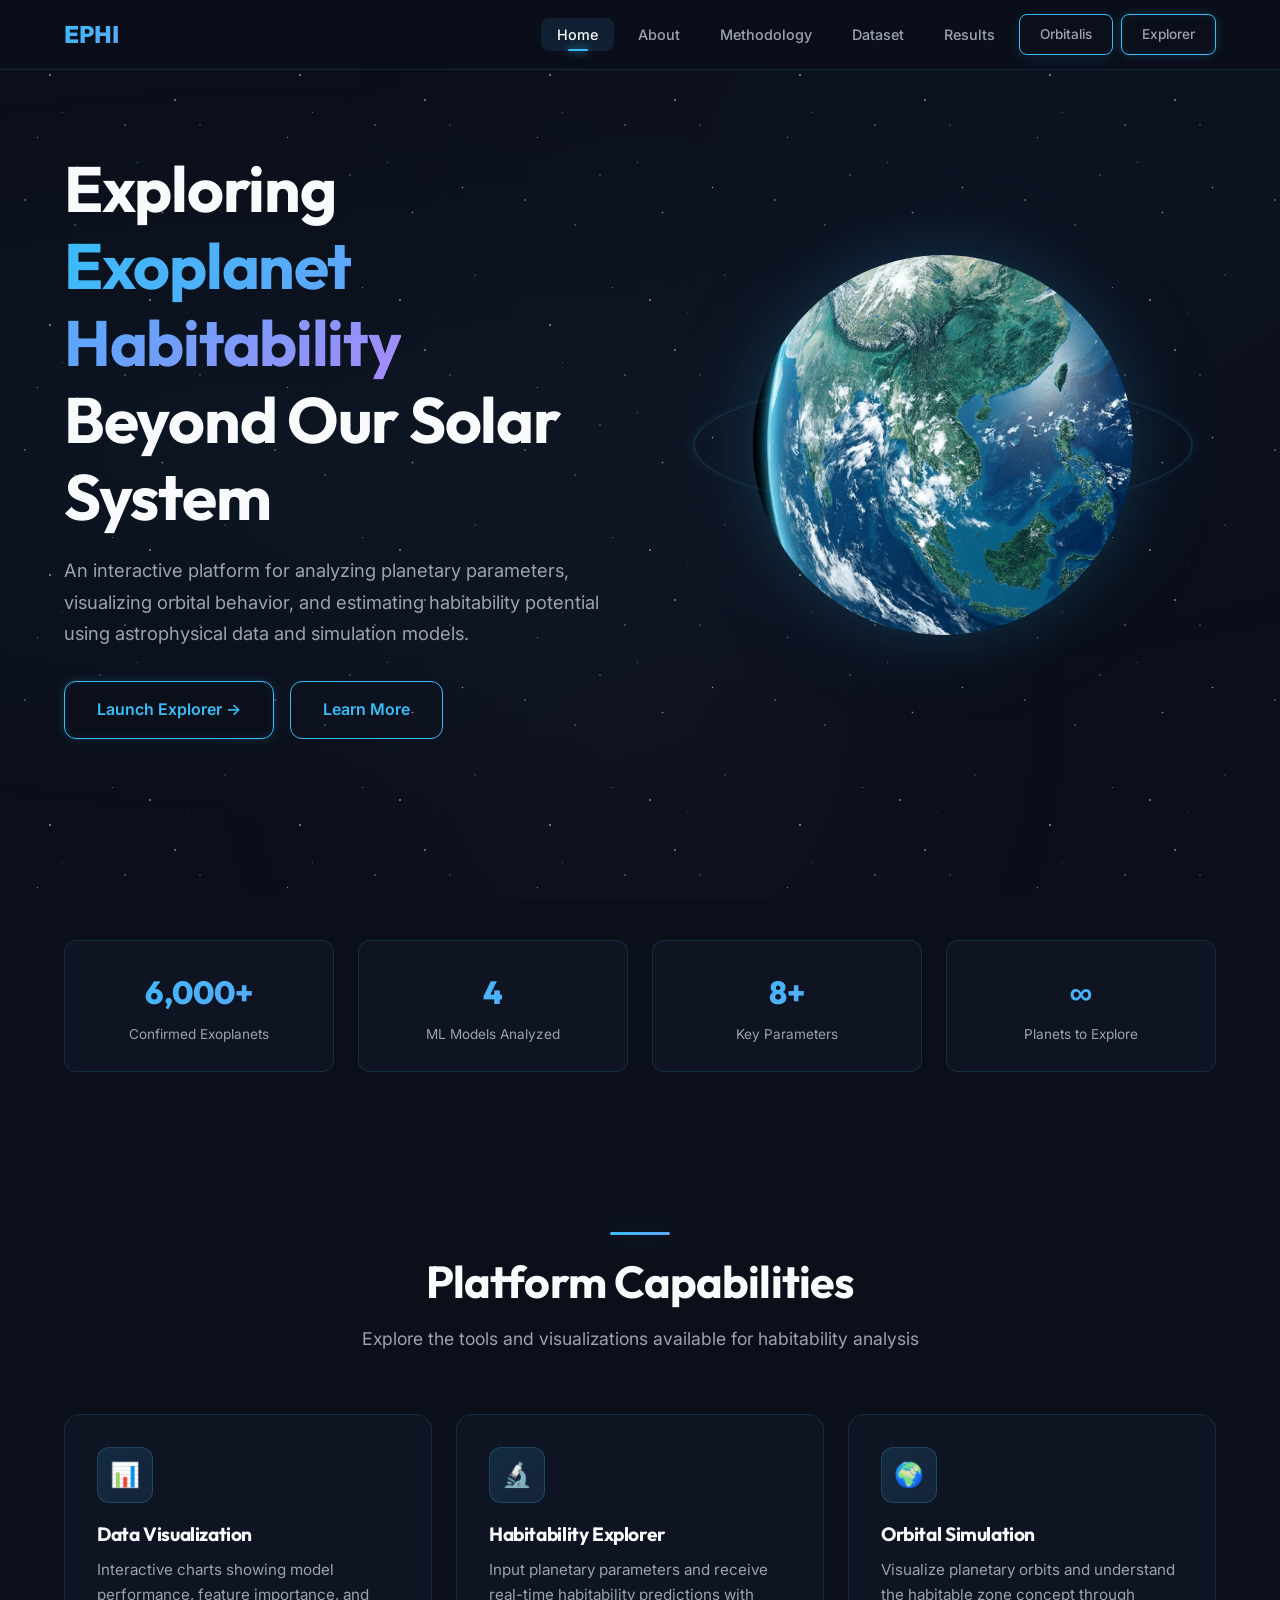
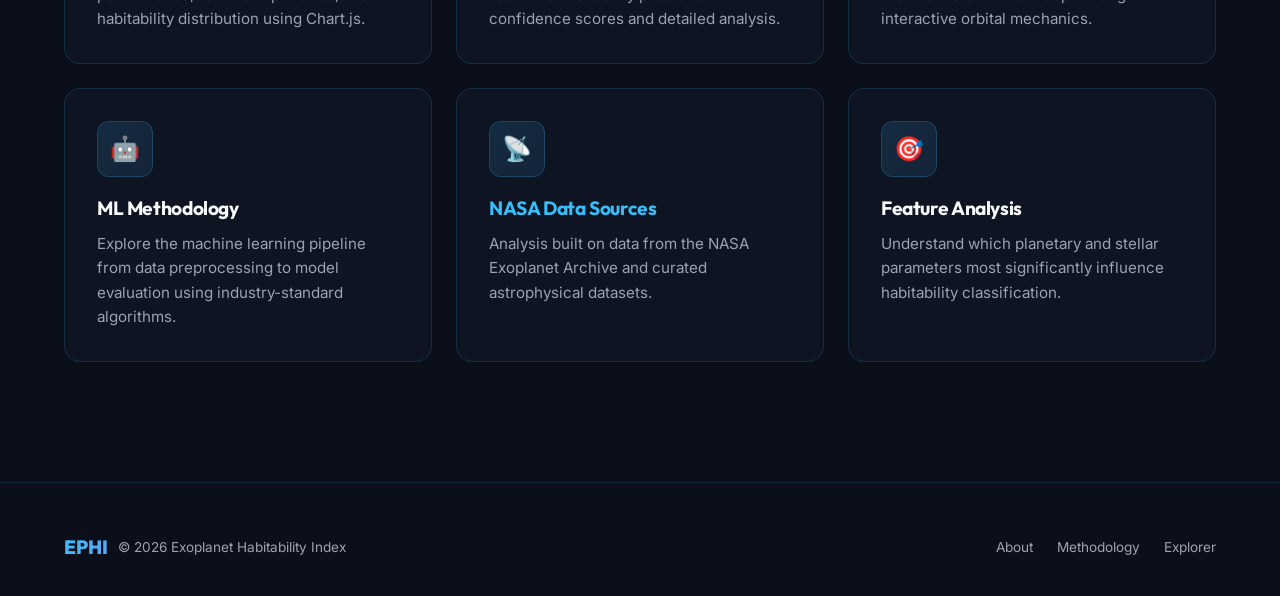
==== index.html @ 01efd170 "Initial commit of EPHI: Exoplanet Habitability Index" ====
<!DOCTYPE html>
<html lang="en">
<head>
  <meta charset="UTF-8">
  <meta name="viewport" content="width=device-width, initial-scale=1.0">
  <meta name="description" content="EPHI — Exoplanet Habitability Index. An interactive web platform for exploring exoplanet habitability using planetary and stellar parameters.">
  <title>EPHI — Exoplanet Habitability Index</title>
  <link rel="stylesheet" href="css/style.css">
</head>
<body>

  <!-- Navigation -->
  <nav class="navbar" id="navbar">
    <div class="nav-container">
      <a href="index.html" class="nav-logo">
    <!-- No logo-icon here -->
        <span>EPHI</span>
      </a>
      <ul class="nav-links" id="navLinks">
        <li><a href="index.html" class="active">Home</a></li>
        <li><a href="about.html">About</a></li>
        <li><a href="methodology.html">Methodology</a></li>
        <li><a href="dataset.html">Dataset</a></li>
        <li><a href="results.html">Results</a></li>
        <li><a href="orbitalis.html" class="btn btn-orbitalis" style="padding:8px 20px; font-size:0.85rem;">Orbitalis</a></li>
        <li><a href="explorer.html" class="btn btn-primary" style="padding:8px 20px; font-size:0.85rem;">Explorer</a></li>
      </ul>
      <button class="nav-toggle" id="navToggle" aria-label="Toggle navigation">
        <span></span><span></span><span></span>
      </button>
    </div>
  </nav>

  <!-- Hero Section -->
  <section class="hero">
    <div class="container">
      <div class="hero-content">
        <div class="hero-text">
          <!-- Removed research visualization badge -->
          <h1>Exploring <span class="gradient-text">Exoplanet Habitability</span> Beyond Our Solar System</h1>
          <p>An interactive platform for analyzing planetary parameters, visualizing orbital behavior, and estimating habitability potential using astrophysical data and simulation models.</p>
          <div class="hero-buttons">
            <a href="explorer.html" class="btn btn-primary">Launch Explorer →</a>
            <a href="about.html" class="btn btn-secondary">Learn More</a>
          </div>
        </div>
        <div class="hero-planet">
          <div class="planet-wrapper">
            <div class="planet-glow"></div>
            <div class="planet">
              <img src="images/planet.png" alt="Exoplanet visualization">
            </div>
            <div class="planet-ring"></div>
          </div>
        </div>
      </div>
    </div>
  </section>

  <!-- Stats Bar -->
  <section style="padding: 0 0 80px;">
    <div class="container">
      <div class="stats-bar reveal">
        <div class="stat-item">
          <div class="stat-number">6,000+</div>
          <div class="stat-label">Confirmed Exoplanets</div>
        </div>
        <div class="stat-item">
          <div class="stat-number">4</div>
          <div class="stat-label">ML Models Analyzed</div>
        </div>
        <div class="stat-item">
          <div class="stat-number">8+</div>
          <div class="stat-label">Key Parameters</div>
        </div>
        <div class="stat-item">
          <div class="stat-number">∞</div>
          <div class="stat-label">Planets to Explore</div>
        </div>
      </div>
    </div>
  </section>

  <!-- Features Grid -->
  <section>
    <div class="container">
      <div class="section-header reveal">
        <div class="accent-line"></div>
        <h2>Platform Capabilities</h2>
        <p>Explore the tools and visualizations available for habitability analysis</p>
      </div>
      <div class="features-grid">
        <div class="card reveal">
          <div class="card-icon">📊</div>
          <h3>Data Visualization</h3>
          <p>Interactive charts showing model performance, feature importance, and habitability distribution using Chart.js.</p>
        </div>
        <div class="card reveal">
          <div class="card-icon">🔬</div>
          <h3>Habitability Explorer</h3>
          <p>Input planetary parameters and receive real-time habitability predictions with confidence scores and detailed analysis.</p>
        </div>
        <div class="card reveal">
          <div class="card-icon">🌍</div>
          <h3>Orbital Simulation</h3>
          <p>Visualize planetary orbits and understand the habitable zone concept through interactive orbital mechanics.</p>
        </div>
        <div class="card reveal">
          <div class="card-icon">🤖</div>
          <h3>ML Methodology</h3>
          <p>Explore the machine learning pipeline from data preprocessing to model evaluation using industry-standard algorithms.</p>
        </div>
        <div class="card reveal">
          <div class="card-icon">📡</div>
          <h3><a href="https://exoplanetarchive.ipac.caltech.edu/" target="_blank">NASA Data Sources</a></h3>
          <p>Analysis built on data from the NASA Exoplanet Archive and curated astrophysical datasets.</p>
        </div>
        <div class="card reveal">
          <div class="card-icon">🎯</div>
          <h3>Feature Analysis</h3>
          <p>Understand which planetary and stellar parameters most significantly influence habitability classification.</p>
        </div>
      </div>
    </div>
  </section>

  <!-- Footer -->
  <footer class="footer">
    <div class="container">
      <div class="footer-content">
        <div class="footer-left">
          <span class="footer-logo">EPHI</span>
          <span class="footer-text">© 2026 Exoplanet Habitability Index</span>
        </div>
        <div class="footer-links">
          <a href="about.html">About</a>
          <a href="methodology.html">Methodology</a>
          <a href="explorer.html">Explorer</a>
        </div>
      </div>
    </div>
  </footer>

  <script src="js/script.js"></script>
</body>
</html>
---- css/style.css ----
/* ==========================================
   EPHI — Exoplanet Habitability Index
   Design System & Global Styles
   ========================================== */

/* ---- Google Fonts ---- */
@import url('https://fonts.googleapis.com/css2?family=Inter:wght@300;400;500;600;700;800;900&family=Outfit:wght@300;400;500;600;700;800;900&family=JetBrains+Mono:wght@400;500;700&display=swap');

/* ---- CSS Custom Properties ---- */
:root {
  /* Colors */
  --space-black: #0b0f1a;
  --deep-blue: #111827;
  --accent-cyan: #38bdf8;
  --highlight-blue: #60a5fa;
  --text-white: #f9fafb;
  --text-muted: #9ca3af;
  --card-bg: rgba(17, 24, 39, 0.7);
  --card-border: rgba(56, 189, 248, 0.15);
  --card-hover-border: rgba(56, 189, 248, 0.4);
  --glass-bg: rgba(11, 15, 26, 0.85);
  --success-green: #34d399;
  --warning-amber: #fbbf24;
  --danger-red: #f87171;
  --purple-accent: #a78bfa;

  /* Typography */
  --font-heading: 'Outfit', sans-serif;
  --font-body: 'Inter', sans-serif;
  --font-mono: 'JetBrains Mono', monospace;

  /* Spacing */
  --nav-height: 70px;
  --section-padding: 80px 0;
  --container-width: 1200px;

  /* Transitions */
  --transition-fast: 0.2s ease;
  --transition-smooth: 0.4s cubic-bezier(0.4, 0, 0.2, 1);
  --transition-slow: 0.8s cubic-bezier(0.4, 0, 0.2, 1);

  /* Shadows */
  --glow-cyan: 0 0 20px rgba(56, 189, 248, 0.3);
  --glow-blue: 0 0 30px rgba(96, 165, 250, 0.2);
  --shadow-card: 0 8px 32px rgba(0, 0, 0, 0.4);
}

/* ---- Reset ---- */
*, *::before, *::after {
  margin: 0;
  padding: 0;
  box-sizing: border-box;
}

html {
  scroll-behavior: smooth;
  font-size: 16px;
}

body {
  font-family: var(--font-body);
  background: var(--space-black);
  color: var(--text-white);
  line-height: 1.7;
  overflow-x: hidden;
  min-height: 100vh;
}

/* ---- Starfield Background ---- */
body::before {
  content: '';
  position: fixed;
  inset: 0;
  background:
    radial-gradient(1.5px 1.5px at 20% 30%, rgba(255,255,255,0.8), transparent),
    radial-gradient(1px 1px at 40% 70%, rgba(255,255,255,0.6), transparent),
    radial-gradient(1.5px 1.5px at 60% 20%, rgba(255,255,255,0.7), transparent),
    radial-gradient(1px 1px at 80% 50%, rgba(255,255,255,0.5), transparent),
    radial-gradient(1.2px 1.2px at 10% 80%, rgba(255,255,255,0.6), transparent),
    radial-gradient(1px 1px at 90% 10%, rgba(255,255,255,0.4), transparent),
    radial-gradient(1.3px 1.3px at 50% 50%, rgba(255,255,255,0.5), transparent),
    radial-gradient(1px 1px at 30% 90%, rgba(255,255,255,0.6), transparent),
    radial-gradient(1.5px 1.5px at 70% 40%, rgba(255,255,255,0.7), transparent),
    radial-gradient(1px 1px at 15% 55%, rgba(255,255,255,0.5), transparent),
    radial-gradient(1.2px 1.2px at 85% 75%, rgba(255,255,255,0.6), transparent),
    radial-gradient(1px 1px at 45% 15%, rgba(255,255,255,0.4), transparent),
    radial-gradient(1.4px 1.4px at 65% 85%, rgba(255,255,255,0.5), transparent),
    radial-gradient(1px 1px at 25% 45%, rgba(255,255,255,0.3), transparent),
    radial-gradient(1.3px 1.3px at 55% 65%, rgba(56, 189, 248, 0.4), transparent),
    radial-gradient(1px 1px at 75% 25%, rgba(96, 165, 250, 0.3), transparent);
  background-size: 250px 250px;
  animation: starDrift 120s linear infinite;
  z-index: -2;
  pointer-events: none;
}

body::after {
  content: '';
  position: fixed;
  inset: 0;
  background:
    radial-gradient(ellipse at 20% 50%, rgba(56, 189, 248, 0.04), transparent 60%),
    radial-gradient(ellipse at 80% 20%, rgba(96, 165, 250, 0.03), transparent 50%),
    radial-gradient(ellipse at 50% 80%, rgba(167, 139, 250, 0.03), transparent 50%);
  z-index: -1;
  pointer-events: none;
}

@keyframes starDrift {
  from { transform: translateY(0); }
  to { transform: translateY(-250px); }
}

/* ---- Typography ---- */
h1, h2, h3, h4, h5, h6 {
  font-family: var(--font-heading);
  font-weight: 700;
  line-height: 1.2;
  letter-spacing: -0.02em;
}

h1 { font-size: clamp(2.5rem, 5vw, 4rem); }
h2 { font-size: clamp(1.8rem, 3.5vw, 2.8rem); }
h3 { font-size: clamp(1.3rem, 2.5vw, 1.8rem); }
h4 { font-size: 1.2rem; }

p {
  color: var(--text-muted);
  max-width: 70ch;
}

a {
  color: var(--accent-cyan);
  text-decoration: none;
  transition: var(--transition-fast);
}

a:hover {
  color: var(--highlight-blue);
  text-shadow: 0 0 8px rgba(56, 189, 248, 0.5);
}

/* ---- Container ---- */
.container {
  max-width: var(--container-width);
  margin: 0 auto;
  padding: 0 24px;
}

/* ---- Navigation ---- */
.navbar {
  position: fixed;
  top: 0;
  left: 0;
  right: 0;
  height: var(--nav-height);
  background: var(--glass-bg);
  backdrop-filter: blur(20px);
  -webkit-backdrop-filter: blur(20px);
  border-bottom: 1px solid var(--card-border);
  z-index: 1000;
  display: flex;
  align-items: center;
  transition: var(--transition-smooth);
}

.navbar.scrolled {
  background: rgba(11, 15, 26, 0.95);
  box-shadow: 0 4px 30px rgba(0, 0, 0, 0.5);
}

.nav-container {
  max-width: var(--container-width);
  margin: 0 auto;
  padding: 0 24px;
  width: 100%;
  display: flex;
  align-items: center;
  justify-content: space-between;
}

.nav-logo {
  display: flex;
  align-items: center;
  gap: 10px;
  font-family: var(--font-heading);
  font-weight: 800;
  font-size: 1.5rem;
  color: var(--text-white);
  text-decoration: none;
}

.nav-logo .logo-icon {
  width: 36px;
  height: 36px;
  border-radius: 50%;
  background: linear-gradient(135deg, var(--accent-cyan), var(--purple-accent));
  display: flex;
  align-items: center;
  justify-content: center;
  font-size: 1rem;
  box-shadow: var(--glow-cyan);
}

.nav-logo span {
  background: linear-gradient(135deg, var(--accent-cyan), var(--highlight-blue));
  -webkit-background-clip: text;
  -webkit-text-fill-color: transparent;
  background-clip: text;
}

.nav-links {
  display: flex;
  align-items: center;
  gap: 8px;
  list-style: none;
}

.nav-links a {
  padding: 8px 16px;
  border-radius: 8px;
  color: var(--text-muted);
  font-weight: 500;
  font-size: 0.9rem;
  transition: var(--transition-fast);
  position: relative;
}

.nav-links a:hover,
.nav-links a.active {
  color: var(--text-white);
  background: rgba(56, 189, 248, 0.1);
  text-shadow: none;
}

.nav-links a.active::after {
  content: '';
  position: absolute;
  bottom: 0;
  left: 50%;
  transform: translateX(-50%);
  width: 20px;
  height: 2px;
  background: var(--accent-cyan);
  border-radius: 1px;
  box-shadow: 0 0 8px var(--accent-cyan);
}

/* Mobile Menu Toggle */
.nav-toggle {
  display: none;
  flex-direction: column;
  gap: 5px;
  cursor: pointer;
  padding: 5px;
  background: none;
  border: none;
}

.nav-toggle span {
  width: 25px;
  height: 2px;
  background: var(--text-white);
  border-radius: 2px;
  transition: var(--transition-fast);
}

/* ---- Sections ---- */
section {
  padding: var(--section-padding);
}

.section-header {
  text-align: center;
  margin-bottom: 60px;
}

.section-header h2 {
  margin-bottom: 16px;
}

.section-header .accent-line {
  width: 60px;
  height: 3px;
  background: linear-gradient(90deg, var(--accent-cyan), var(--highlight-blue));
  border-radius: 2px;
  margin: 0 auto 20px;
  box-shadow: var(--glow-cyan);
}

.section-header p {
  margin: 0 auto;
  font-size: 1.1rem;
}

/* ---- Cards ---- */
.card {
  background: var(--card-bg);
  border: 1px solid var(--card-border);
  border-radius: 16px;
  padding: 32px;
  backdrop-filter: blur(10px);
  -webkit-backdrop-filter: blur(10px);
  transition: var(--transition-smooth);
  position: relative;
  overflow: hidden;
}

.card::before {
  content: '';
  position: absolute;
  top: 0;
  left: 0;
  right: 0;
  height: 1px;
  background: linear-gradient(90deg, transparent, var(--accent-cyan), transparent);
  opacity: 0;
  transition: var(--transition-smooth);
}

.card:hover {
  border-color: var(--card-hover-border);
  transform: translateY(-4px);
  box-shadow: var(--shadow-card), var(--glow-blue);
}

.card:hover::before {
  opacity: 1;
}

.card-icon {
  width: 56px;
  height: 56px;
  border-radius: 12px;
  background: linear-gradient(135deg, rgba(56, 189, 248, 0.15), rgba(96, 165, 250, 0.1));
  display: flex;
  align-items: center;
  justify-content: center;
  font-size: 1.5rem;
  margin-bottom: 20px;
  border: 1px solid rgba(56, 189, 248, 0.2);
}

.card h3 {
  margin-bottom: 12px;
  font-size: 1.2rem;
}

.card p {
  font-size: 0.95rem;
  line-height: 1.6;
}

/* ---- Grid Layouts ---- */
.grid-2 {
  display: grid;
  grid-template-columns: repeat(2, 1fr);
  gap: 24px;
}

.grid-3 {
  display: grid;
  grid-template-columns: repeat(3, 1fr);
  gap: 24px;
}

.grid-4 {
  display: grid;
  grid-template-columns: repeat(4, 1fr);
  gap: 24px;
}

/* ---- Buttons ---- */
.btn {
  display: inline-flex;
  align-items: center;
  gap: 8px;
  padding: 14px 32px;
  border-radius: 12px;
  font-family: var(--font-body);
  font-weight: 600;
  font-size: 1rem;
  cursor: pointer;
  border: none;
  transition: var(--transition-smooth);
  text-decoration: none;
}

.btn-primary {
  background: var(--space-black);
  color: var(--accent-cyan);
  border: 1px solid var(--accent-cyan);
  box-shadow: 0 0 10px rgba(56, 189, 248, 0.2), inset 0 0 10px rgba(56, 189, 248, 0.1);
}

.btn-primary:hover {
  transform: translateY(-2px);
  box-shadow: 0 0 20px rgba(56, 189, 248, 0.4), inset 0 0 15px rgba(56, 189, 248, 0.2);
  color: var(--highlight-blue);
  background: var(--space-black);
  border-color: var(--highlight-blue);
  text-shadow: 0 0 8px rgba(56, 189, 248, 0.5);
}

.btn-orbitalis {
  background: var(--space-black);
  color: var(--accent-cyan);
  border: 1px solid var(--accent-cyan);
  box-shadow: 0 4px 15px rgba(56, 189, 248, 0.1);
}

.btn-orbitalis:hover {
  transform: translateY(-2px);
  box-shadow: 0 8px 25px rgba(56, 189, 248, 0.3);
  color: var(--highlight-blue);
  border-color: var(--highlight-blue);
}

.btn-secondary {
  background: transparent;
  color: var(--accent-cyan);
  border: 1px solid var(--accent-cyan);
}

.btn-secondary:hover {
  background: rgba(56, 189, 248, 0.1);
  transform: translateY(-2px);
  color: var(--accent-cyan);
  text-shadow: none;
}

/* ---- Tags / Badges ---- */
.badge {
  display: inline-flex;
  align-items: center;
  gap: 6px;
  padding: 4px 12px;
  border-radius: 20px;
  font-size: 0.8rem;
  font-weight: 600;
  letter-spacing: 0.03em;
}

.badge-cyan {
  background: rgba(56, 189, 248, 0.15);
  color: var(--accent-cyan);
  border: 1px solid rgba(56, 189, 248, 0.3);
}

.badge-green {
  background: rgba(52, 211, 153, 0.15);
  color: var(--success-green);
  border: 1px solid rgba(52, 211, 153, 0.3);
}

.badge-amber {
  background: rgba(251, 191, 36, 0.15);
  color: var(--warning-amber);
  border: 1px solid rgba(251, 191, 36, 0.3);
}

.badge-red {
  background: rgba(248, 113, 113, 0.15);
  color: var(--danger-red);
  border: 1px solid rgba(248, 113, 113, 0.3);
}

.badge-purple {
  background: rgba(167, 139, 250, 0.15);
  color: var(--purple-accent);
  border: 1px solid rgba(167, 139, 250, 0.3);
}

/* ---- Hero Section ---- */
.hero {
  min-height: 100vh;
  display: flex;
  align-items: center;
  padding-top: var(--nav-height);
  position: relative;
}

.hero-content {
  display: grid;
  grid-template-columns: 1fr 1fr;
  gap: 60px;
  align-items: center;
}

.hero-text {
  z-index: 1;
}

.hero-text .badge {
  margin-bottom: 20px;
}

.hero-text h1 {
  margin-bottom: 20px;
}

.hero-text h1 .gradient-text {
  background: linear-gradient(135deg, var(--accent-cyan), var(--highlight-blue), var(--purple-accent));
  -webkit-background-clip: text;
  -webkit-text-fill-color: transparent;
  background-clip: text;
}

.hero-text p {
  font-size: 1.15rem;
  margin-bottom: 32px;
}

.hero-buttons {
  display: flex;
  gap: 16px;
  flex-wrap: wrap;
}

/* ---- Rotating Planet ---- */
.hero-planet {
  display: flex;
  align-items: center;
  justify-content: center;
  position: relative;
}

.planet-wrapper {
  position: relative;
  width: 380px;
  height: 380px;
}

.planet {
  width: 100%;
  height: 100%;
  border-radius: 50%;
  overflow: hidden;
  position: relative;
  box-shadow:
    inset -30px -30px 60px rgba(0, 0, 0, 0.6),
    0 0 60px rgba(56, 189, 248, 0.15),
    0 0 120px rgba(56, 189, 248, 0.08);
  animation: planetFloat 6s ease-in-out infinite;
}

.planet img {
  width: 200%;
  height: 100%;
  object-fit: cover;
  animation: planetRotate 30s linear infinite;
}

.planet-glow {
  position: absolute;
  inset: -20px;
  border-radius: 50%;
  background: radial-gradient(circle, rgba(56, 189, 248, 0.1), transparent 70%);
  animation: pulseGlow 4s ease-in-out infinite;
}

.planet-ring {
  position: absolute;
  top: 50%;
  left: 50%;
  transform: translate(-50%, -50%) rotateX(75deg);
  width: 500px;
  height: 500px;
  border-radius: 50%;
  border: 2px solid rgba(56, 189, 248, 0.15);
  box-shadow: 0 0 15px rgba(56, 189, 248, 0.1);
  animation: ringRotate 20s linear infinite;
}

@keyframes planetRotate {
  from { transform: translateX(0); }
  to { transform: translateX(-50%); }
}

@keyframes planetFloat {
  0%, 100% { transform: translateY(0); }
  50% { transform: translateY(-15px); }
}

@keyframes pulseGlow {
  0%, 100% { opacity: 0.5; transform: scale(1); }
  50% { opacity: 1; transform: scale(1.05); }
}

@keyframes ringRotate {
  from { transform: translate(-50%, -50%) rotateX(75deg) rotateZ(0deg); }
  to { transform: translate(-50%, -50%) rotateX(75deg) rotateZ(360deg); }
}

/* ---- Stats Bar ---- */
.stats-bar {
  display: grid;
  grid-template-columns: repeat(4, 1fr);
  gap: 24px;
  margin-top: 40px;
}

.stat-item {
  text-align: center;
  padding: 24px;
  background: var(--card-bg);
  border: 1px solid var(--card-border);
  border-radius: 12px;
  backdrop-filter: blur(10px);
}

.stat-number {
  font-family: var(--font-heading);
  font-size: 2rem;
  font-weight: 800;
  background: linear-gradient(135deg, var(--accent-cyan), var(--highlight-blue));
  -webkit-background-clip: text;
  -webkit-text-fill-color: transparent;
  background-clip: text;
}

.stat-label {
  color: var(--text-muted);
  font-size: 0.85rem;
  margin-top: 4px;
}

/* ---- Feature Highlights ---- */
.features-grid {
  display: grid;
  grid-template-columns: repeat(3, 1fr);
  gap: 24px;
  margin-top: 60px;
}

/* ---- Page Header (inner pages) ---- */
.page-header {
  padding: calc(var(--nav-height) + 60px) 0 60px;
  text-align: center;
  position: relative;
  overflow: hidden;
}

.page-header::before {
  content: '';
  position: absolute;
  top: 0;
  left: 0;
  right: 0;
  bottom: 0;
  background: radial-gradient(ellipse at center top, rgba(56, 189, 248, 0.08), transparent 60%);
  pointer-events: none;
}

.page-header h1 {
  margin-bottom: 16px;
}

.page-header p {
  margin: 0 auto;
  font-size: 1.15rem;
}

/* ---- Content Sections ---- */
.content-block {
  margin-bottom: 60px;
}

.content-block h2 {
  margin-bottom: 24px;
}

.content-block h3 {
  margin-bottom: 16px;
  color: var(--accent-cyan);
}

.content-block p {
  margin-bottom: 16px;
}

.content-block ul {
  list-style: none;
  padding: 0;
}

.content-block ul li {
  padding: 8px 0 8px 28px;
  position: relative;
  color: var(--text-muted);
}

.content-block ul li::before {
  content: '→';
  position: absolute;
  left: 0;
  color: var(--accent-cyan);
  font-weight: 700;
}

/* ---- Charts Section (Results) ---- */
.chart-container {
  background: var(--card-bg);
  border: 1px solid var(--card-border);
  border-radius: 16px;
  padding: 32px;
  backdrop-filter: blur(10px);
  margin-bottom: 32px;
}

.chart-container h3 {
  margin-bottom: 24px;
  font-size: 1.1rem;
  color: var(--text-white);
}

.chart-container canvas {
  max-height: 400px;
}

/* ---- Explorer Form ---- */
.explorer-form {
  background: var(--card-bg);
  border: 1px solid var(--card-border);
  border-radius: 20px;
  padding: 40px;
  backdrop-filter: blur(10px);
}

.form-grid {
  display: grid;
  grid-template-columns: repeat(2, 1fr);
  gap: 24px;
  margin-bottom: 32px;
}

.form-group {
  display: flex;
  flex-direction: column;
  gap: 8px;
}

.form-group label {
  font-weight: 600;
  font-size: 0.9rem;
  color: var(--text-white);
  display: flex;
  align-items: center;
  gap: 8px;
}

.form-group label .label-icon {
  font-size: 1.1rem;
}

.form-group input {
  padding: 14px 18px;
  border-radius: 10px;
  border: 1px solid var(--card-border);
  background: rgba(11, 15, 26, 0.6);
  color: var(--text-white);
  font-family: var(--font-mono);
  font-size: 1rem;
  transition: var(--transition-fast);
  outline: none;
}

.form-group input:focus {
  border-color: var(--accent-cyan);
  box-shadow: 0 0 0 3px rgba(56, 189, 248, 0.15);
}

.form-group input::placeholder {
  color: var(--text-muted);
  opacity: 0.6;
}

.form-group .input-hint {
  font-size: 0.8rem;
  color: var(--text-muted);
  opacity: 0.7;
}

/* ---- Results Panel ---- */
.result-panel {
  background: var(--card-bg);
  border: 1px solid var(--card-border);
  border-radius: 20px;
  padding: 40px;
  backdrop-filter: blur(10px);
  text-align: center;
  display: none;
}

.result-panel.visible {
  display: block;
  animation: fadeSlideUp 0.5s ease-out;
}

.result-score {
  font-family: var(--font-heading);
  font-size: 4rem;
  font-weight: 900;
  margin: 20px 0 10px;
}

.result-score.habitable {
  background: linear-gradient(135deg, var(--success-green), #6ee7b7);
  -webkit-background-clip: text;
  -webkit-text-fill-color: transparent;
  background-clip: text;
}

.result-score.potentially {
  background: linear-gradient(135deg, var(--warning-amber), #fde68a);
  -webkit-background-clip: text;
  -webkit-text-fill-color: transparent;
  background-clip: text;
}

.result-score.non-habitable {
  background: linear-gradient(135deg, var(--danger-red), #fca5a5);
  -webkit-background-clip: text;
  -webkit-text-fill-color: transparent;
  background-clip: text;
}

.result-classification {
  font-family: var(--font-heading);
  font-size: 1.5rem;
  font-weight: 700;
  margin-bottom: 8px;
}

.result-confidence {
  color: var(--text-muted);
  font-size: 0.95rem;
}

.result-details {
  margin-top: 30px;
  padding-top: 24px;
  border-top: 1px solid var(--card-border);
  display: grid;
  grid-template-columns: repeat(2, 1fr);
  gap: 16px;
  text-align: left;
}

.result-detail-item {
  padding: 16px;
  background: rgba(11, 15, 26, 0.5);
  border-radius: 10px;
  border: 1px solid rgba(56, 189, 248, 0.1);
}

.result-detail-item .detail-label {
  font-size: 0.8rem;
  color: var(--text-muted);
  margin-bottom: 4px;
}

.result-detail-item .detail-value {
  font-family: var(--font-mono);
  font-weight: 600;
  color: var(--accent-cyan);
}

/* ---- Disclaimer ---- */
.disclaimer {
  margin-top: 32px;
  padding: 20px;
  background: rgba(251, 191, 36, 0.08);
  border: 1px solid rgba(251, 191, 36, 0.2);
  border-radius: 12px;
  font-size: 0.9rem;
  color: var(--warning-amber);
  display: flex;
  align-items: flex-start;
  gap: 12px;
}

.disclaimer-icon {
  font-size: 1.3rem;
  flex-shrink: 0;
}

/* ---- Table ---- */
.data-table {
  width: 100%;
  border-collapse: collapse;
  margin: 24px 0;
}

.data-table th,
.data-table td {
  padding: 14px 18px;
  text-align: left;
  border-bottom: 1px solid var(--card-border);
}

.data-table th {
  font-weight: 600;
  color: var(--accent-cyan);
  font-size: 0.85rem;
  text-transform: uppercase;
  letter-spacing: 0.05em;
}

.data-table td {
  color: var(--text-muted);
  font-size: 0.95rem;
}

.data-table tr:hover td {
  color: var(--text-white);
  background: rgba(56, 189, 248, 0.03);
}

/* ---- ML Pipeline Visual (Circular Form) ---- */
.pipeline-container {
  position: relative;
  width: 480px;
  height: 480px;
  margin: 80px auto;
  display: flex;
  justify-content: center;
  align-items: center;
}

.pipeline-circle {
  position: absolute;
  width: 100%;
  height: 100%;
  border-radius: 50%;
  border: 2px dashed rgba(56, 189, 248, 0.4);
  animation: spinSlow 30s linear infinite;
  box-shadow: 0 0 30px rgba(56, 189, 248, 0.1), inset 0 0 30px rgba(56, 189, 248, 0.1);
}

@keyframes spinSlow {
  0% { transform: rotate(0deg); }
  100% { transform: rotate(360deg); }
}

.pipeline-step {
  position: absolute;
  z-index: 5;
  padding: 16px 20px;
  background: linear-gradient(180deg, rgba(17, 24, 39, 0.95), rgba(11, 15, 26, 0.98));
  border: 1px solid rgba(56, 189, 248, 0.3);
  border-radius: 8px;
  font-family: var(--font-mono);
  font-weight: 500;
  font-size: 0.9rem;
  color: var(--text-white);
  text-align: center;
  min-width: 150px;
  backdrop-filter: blur(12px);
  box-shadow: 0 8px 20px rgba(0, 0, 0, 0.5), inset 0 1px 5px rgba(56, 189, 248, 0.2);
  
  /* Circular Layout transform math */
  transform-origin: center center;
  transform: rotate(var(--rot)) translate(240px) rotate(calc(-1 * var(--rot)));
  transition: all 0.3s cubic-bezier(0.175, 0.885, 0.32, 1.275);
}

.pipeline-step:hover {
  border-color: var(--highlight-blue);
  color: var(--accent-cyan);
  box-shadow: 0 10px 30px rgba(56, 189, 248, 0.4), inset 0 2px 10px rgba(56, 189, 248, 0.3);
  transform: rotate(var(--rot)) translate(240px) rotate(calc(-1 * var(--rot))) scale(1.1);
  z-index: 10;
}

/* Angles for 6 steps = 360/6 = 60d intervals Starting from top */
.step-1 { --rot: -90deg; }
.step-2 { --rot: -30deg; }
.step-3 { --rot: 30deg; }
.step-4 { --rot: 90deg; }
.step-5 { --rot: 150deg; }
.step-6 { --rot: 210deg; }

/* ---- Footer ---- */
.footer {
  padding: 48px 0 32px;
  border-top: 1px solid var(--card-border);
  margin-top: 40px;
}

.footer-content {
  display: flex;
  justify-content: space-between;
  align-items: center;
  flex-wrap: wrap;
  gap: 20px;
}

.footer-left {
  display: flex;
  align-items: center;
  gap: 10px;
}

.footer-logo {
  font-family: var(--font-heading);
  font-weight: 800;
  font-size: 1.2rem;
  background: linear-gradient(135deg, var(--accent-cyan), var(--highlight-blue));
  -webkit-background-clip: text;
  -webkit-text-fill-color: transparent;
  background-clip: text;
}

.footer-text {
  color: var(--text-muted);
  font-size: 0.85rem;
}

.footer-links {
  display: flex;
  gap: 24px;
}

.footer-links a {
  color: var(--text-muted);
  font-size: 0.85rem;
}

.footer-links a:hover {
  color: var(--accent-cyan);
}

/* ---- Animations ---- */
@keyframes fadeSlideUp {
  from {
    opacity: 0;
    transform: translateY(20px);
  }
  to {
    opacity: 1;
    transform: translateY(0);
  }
}

.reveal {
  opacity: 0;
  transform: translateY(30px);
  transition: opacity 0.6s ease-out, transform 0.6s ease-out;
}

.reveal.visible {
  opacity: 1;
  transform: translateY(0);
}

/* ---- Responsive ---- */
@media (max-width: 1024px) {
  .grid-3 { grid-template-columns: repeat(2, 1fr); }
  .grid-4 { grid-template-columns: repeat(2, 1fr); }
  .hero-content { grid-template-columns: 1fr; text-align: center; }
  .hero-text p { margin-left: auto; margin-right: auto; }
  .hero-buttons { justify-content: center; }
  .hero-planet { order: -1; }
  .planet-wrapper { width: 280px; height: 280px; }
  .planet-ring { width: 380px; height: 380px; }
  .stats-bar { grid-template-columns: repeat(2, 1fr); }
  .features-grid { grid-template-columns: repeat(2, 1fr); }
}

@media (max-width: 768px) {
  .nav-links { 
    display: none;
    position: fixed;
    top: var(--nav-height);
    left: 0;
    right: 0;
    background: var(--glass-bg);
    backdrop-filter: blur(20px);
    flex-direction: column;
    padding: 20px;
    border-bottom: 1px solid var(--card-border);
  }
  .nav-links.open { display: flex; }
  .nav-toggle { display: flex; }

  .grid-2, .grid-3, .grid-4 { grid-template-columns: 1fr; }
  .form-grid { grid-template-columns: 1fr; }
  .result-details { grid-template-columns: 1fr; }
  .stats-bar { grid-template-columns: 1fr; }
  .features-grid { grid-template-columns: 1fr; }
  
  .pipeline-container {
    width: 320px;
    height: 320px;
    margin: 60px auto;
  }
  .pipeline-step {
    padding: 10px 14px;
    min-width: 120px;
    font-size: 0.8rem;
    transform: rotate(var(--rot)) translate(160px) rotate(calc(-1 * var(--rot)));
  }
  .pipeline-step:hover {
    transform: rotate(var(--rot)) translate(160px) rotate(calc(-1 * var(--rot))) scale(1.1);
  }
  .pipeline-center-logo {
     font-size: 1.2rem;
     padding: 16px;
  }

  .footer-content { flex-direction: column; text-align: center; }
  .footer-links { justify-content: center; }

  section { padding: 60px 0; }
  .page-header { padding: calc(var(--nav-height) + 40px) 0 40px; }
}

@media (max-width: 480px) {
  .planet-wrapper { width: 220px; height: 220px; }
  .planet-ring { width: 300px; height: 300px; }
  .hero-buttons { flex-direction: column; align-items: center; }
  
  .pipeline-container {
    width: 240px;
    height: 240px;
    margin: 40px auto;
  }
  .pipeline-step {
    padding: 8px 10px;
    min-width: 100px;
    font-size: 0.7rem;
    transform: rotate(var(--rot)) translate(120px) rotate(calc(-1 * var(--rot)));
  }
  .pipeline-step:hover {
    transform: rotate(var(--rot)) translate(120px) rotate(calc(-1 * var(--rot))) scale(1.1);
  }
  .pipeline-center-logo {
     font-size: 1rem;
     padding: 12px;
  }
}
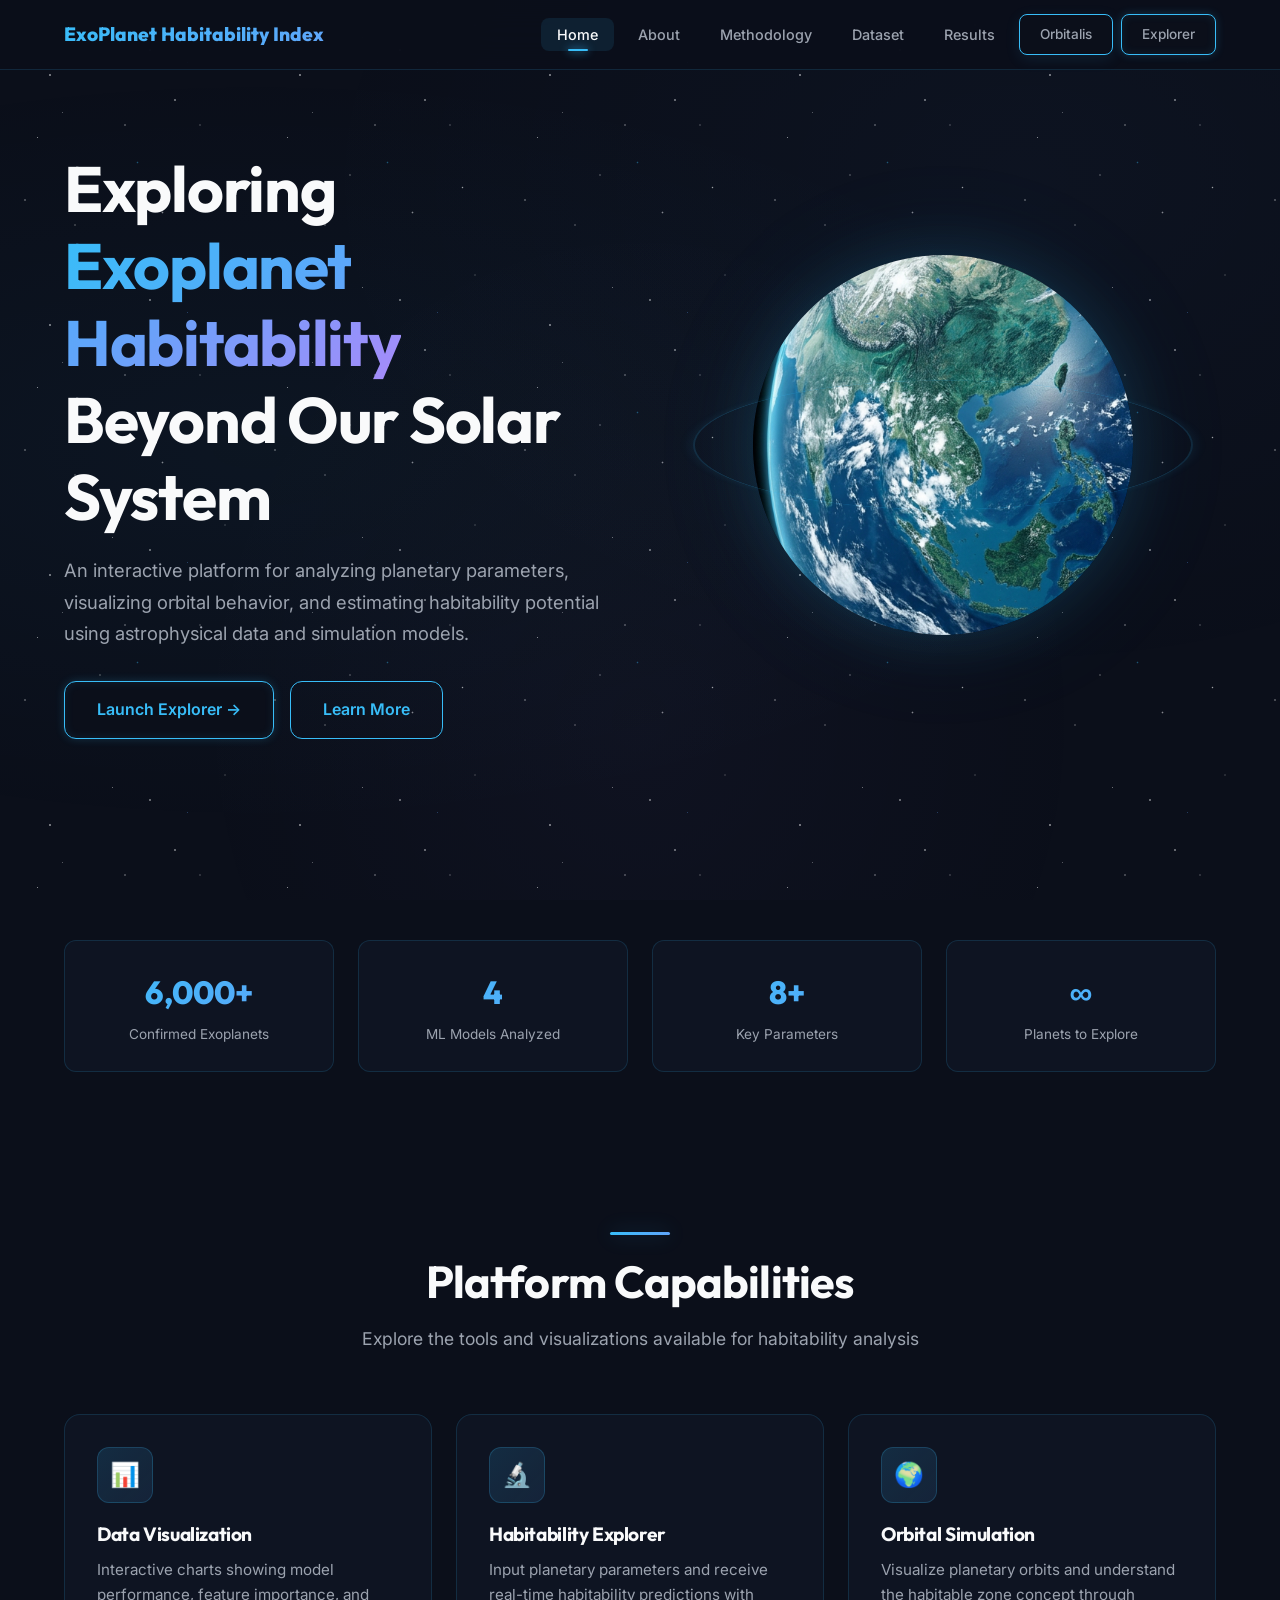
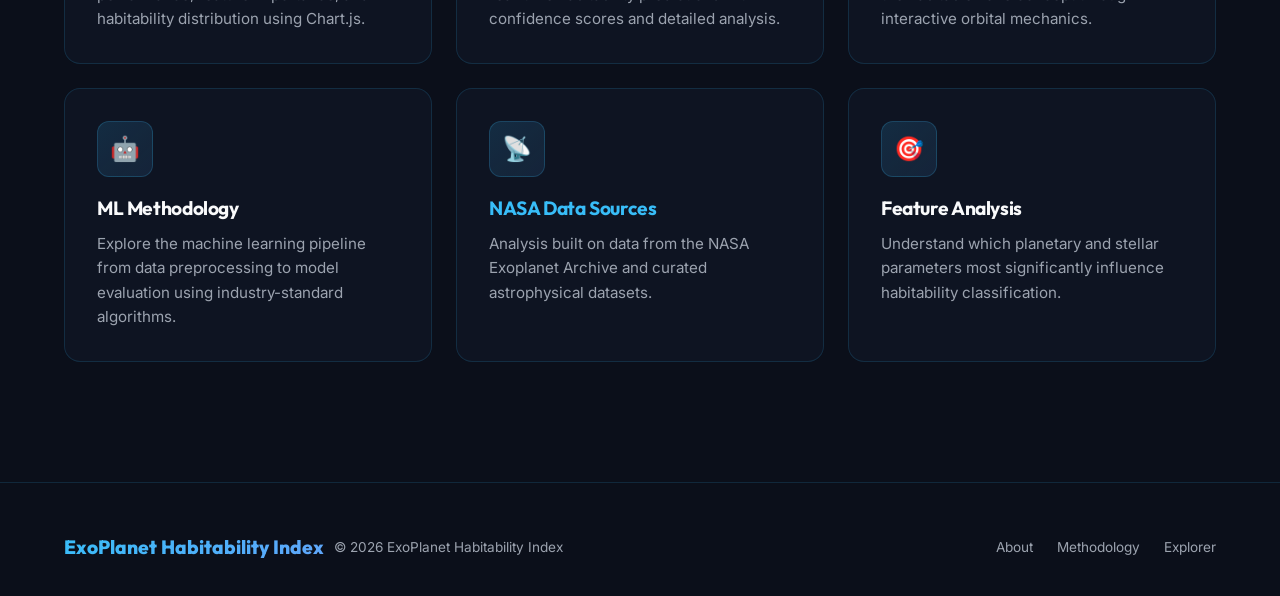
==== commit 281b7dbf: "Rebranded to ExoPlanet Habitability Index and removed specialized badges" ====
--- a/index.html
+++ b/index.html
@@ -3,8 +3,8 @@
 <head>
   <meta charset="UTF-8">
   <meta name="viewport" content="width=device-width, initial-scale=1.0">
-  <meta name="description" content="EPHI — Exoplanet Habitability Index. An interactive web platform for exploring exoplanet habitability using planetary and stellar parameters.">
-  <title>EPHI — Exoplanet Habitability Index</title>
+  <meta name="description" content="ExoPlanet Habitability Index. An interactive web platform for exploring exoplanet habitability using planetary and stellar parameters.">
+  <title>ExoPlanet Habitability Index</title>
   <link rel="stylesheet" href="css/style.css">
 </head>
 <body>
@@ -14,7 +14,7 @@
     <div class="nav-container">
       <a href="index.html" class="nav-logo">
     <!-- No logo-icon here -->
-        <span>EPHI</span>
+        <span>ExoPlanet Habitability Index</span>
       </a>
       <ul class="nav-links" id="navLinks">
         <li><a href="index.html" class="active">Home</a></li>
@@ -129,8 +129,8 @@
     <div class="container">
       <div class="footer-content">
         <div class="footer-left">
-          <span class="footer-logo">EPHI</span>
-          <span class="footer-text">© 2026 Exoplanet Habitability Index</span>
+          <span class="footer-logo">ExoPlanet Habitability Index</span>
+          <span class="footer-text">© 2026 ExoPlanet Habitability Index</span>
         </div>
         <div class="footer-links">
           <a href="about.html">About</a>
--- a/css/style.css
+++ b/css/style.css
@@ -185,7 +185,7 @@
   gap: 10px;
   font-family: var(--font-heading);
   font-weight: 800;
-  font-size: 1.5rem;
+  font-size: 1.2rem;
   color: var(--text-white);
   text-decoration: none;
 }
